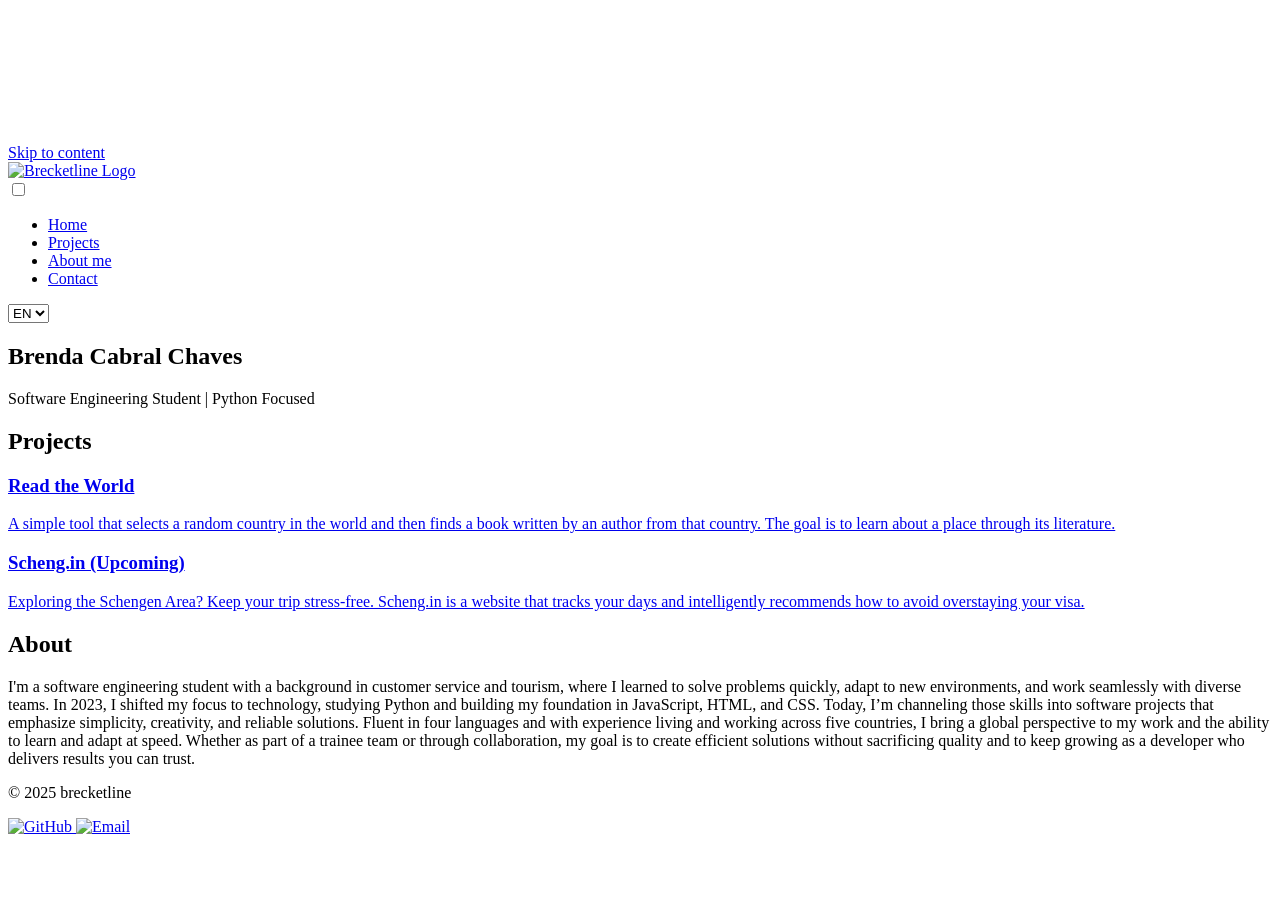
==== index.html @ c9ab26bc "fix: Update GitHub link in footer" ====
<!DOCTYPE html>
<html lang="en">
<head>
<meta charset="utf-8" />
<meta name="viewport" content="width=device-width, initial-scale=1" />
<meta name="description" content="Brenda Cabral Chaves — Software Engineering Student. Portfolio and projects." />
<title>Brenda Cabral Chaves | Portfolio</title>

<link rel="preconnect" href="https://fonts.googleapis.com">
<link rel="preconnect" href="https://fonts.gstatic.com" crossorigin>
<link href="https://fonts.googleapis.com/css2?family=Playfair+Display:ital,wght@0,400..900;1,400..900&family=Tinos:ital,wght@0,400;0,700;1,400;1,700&display=swap" rel="stylesheet">
<link rel="stylesheet" href="style.css" />
<link rel="icon" type="image/png" href="../assets/" />
</head>
<body>
<a class="skip-link" href="#main">Skip to content</a>

<canvas id="network-canvas" aria-hidden="true"></canvas>

<header>
<nav role="navigation" aria-label="Main navigation" class="nav">
<div class="nav-inner">
<div class="logo">
<a href="#home" aria-label="Home">
<img src="../assets/logo_brecketline.webp" alt="Brecketline Logo" loading="lazy" />
</a>
</div>

<input type="checkbox" id="nav-toggle" class="nav-toggle" aria-hidden="true" />
<label for="nav-toggle" class="nav-toggle-btn" aria-label="Toggle navigation">
<span class="hamburger" aria-hidden="true"></span>
</label>

<ul class="nav-links">
<li><a href="#home" data-key="home">Home</a></li>
<li><a href="#projects" data-key="projects">Projects</a></li>
<li><a href="#about" data-key="about">About me</a></li>
<li><a href="mailto:brecketline@gmail.com" data-key="contact">Contact</a></li>
</ul>

<div class="nav-controls">
<select id="language-selector" aria-label="Choose language">
<option value="en">EN</option>
<option value="pt">PT</option>
<option value="es">ES</option>
<option value="fr">FR</option>
</select>
</div>
</div>
</nav>
</header>

<main id="main">
<section class="hero" id="home" aria-labelledby="hero-title">
<h1 id="hero-title" data-key="heroTitle">Brenda Cabral Chaves</h1>
<p class="hero-sub" data-key="heroTagline">Software Engineering Student | Python Focused</p>
</section>

<section id="projects" class="section projects-section" aria-labelledby="projects-heading">
<div class="container">
<h2 id="projects-heading" data-key="projects">Projects</h2>
<div class="projects-grid">

<a href="https://brecketline.me/read-the-world/" class="project-card" target="_blank" rel="noopener noreferrer">
<h3 data-key="projectsTitle">Read the World</h3>
<p data-key="projectsDesc">
A simple tool that selects a random country in the world and then finds a book written by an author from that country. The goal is to learn about a place through its literature.
</p>
</a>

<a href="schengin.html" class="project-card">
<h3 data-key="schenginTitle">Scheng.in (Upcoming)</h3>
<p data-key="schenginDesc">
Exploring the Schengen Area? Keep your trip stress-free. Scheng.in is a website that tracks your days and intelligently recommends how to avoid overstaying your visa.
</p>
</a>
</div>
</div>
</section>

<section class="about section" id="about" aria-labelledby="about-heading">
<div class="container">
<h2 id="about-heading" data-key="aboutTitle">About</h2>
<p data-key="aboutText">
I'm a software engineering student with a background in customer service and tourism, where I learned to solve problems quickly, adapt to new environments, and work seamlessly with diverse teams. In 2023, I shifted my focus to technology, studying Python and building my foundation in JavaScript, HTML, and CSS. Today, I’m channeling those skills into software projects that emphasize simplicity, creativity, and reliable solutions.
Fluent in four languages and with experience living and working across five countries, I bring a global perspective to my work and the ability to learn and adapt at speed. Whether as part of a trainee team or through collaboration, my goal is to create efficient solutions without sacrificing quality and to keep growing as a developer who delivers results you can trust.
</p>
</div>
</section>
</main>

<footer>
<div class="container footer-inner">
<p>&copy; 2025 brecketline</p>
<div class="socials">
<a href="https://github.com/brecketline" target="_blank" rel="noopener noreferrer" aria-label="GitHub">
<img src="https://cdn.jsdelivr.net/gh/devicons/devicon/icons/github/github-original.svg" alt="GitHub" class="icon github-icon" />
</a>
<a href="mailto:brecketline@gmail.com" aria-label="Email">
<img src="https://img.icons8.com/ios-filled/50/ffffff/new-post.png" alt="Email" class="icon" />
</a>
</div>
</div>
</footer>

<script src="script.js"></script>
</body>
</html>
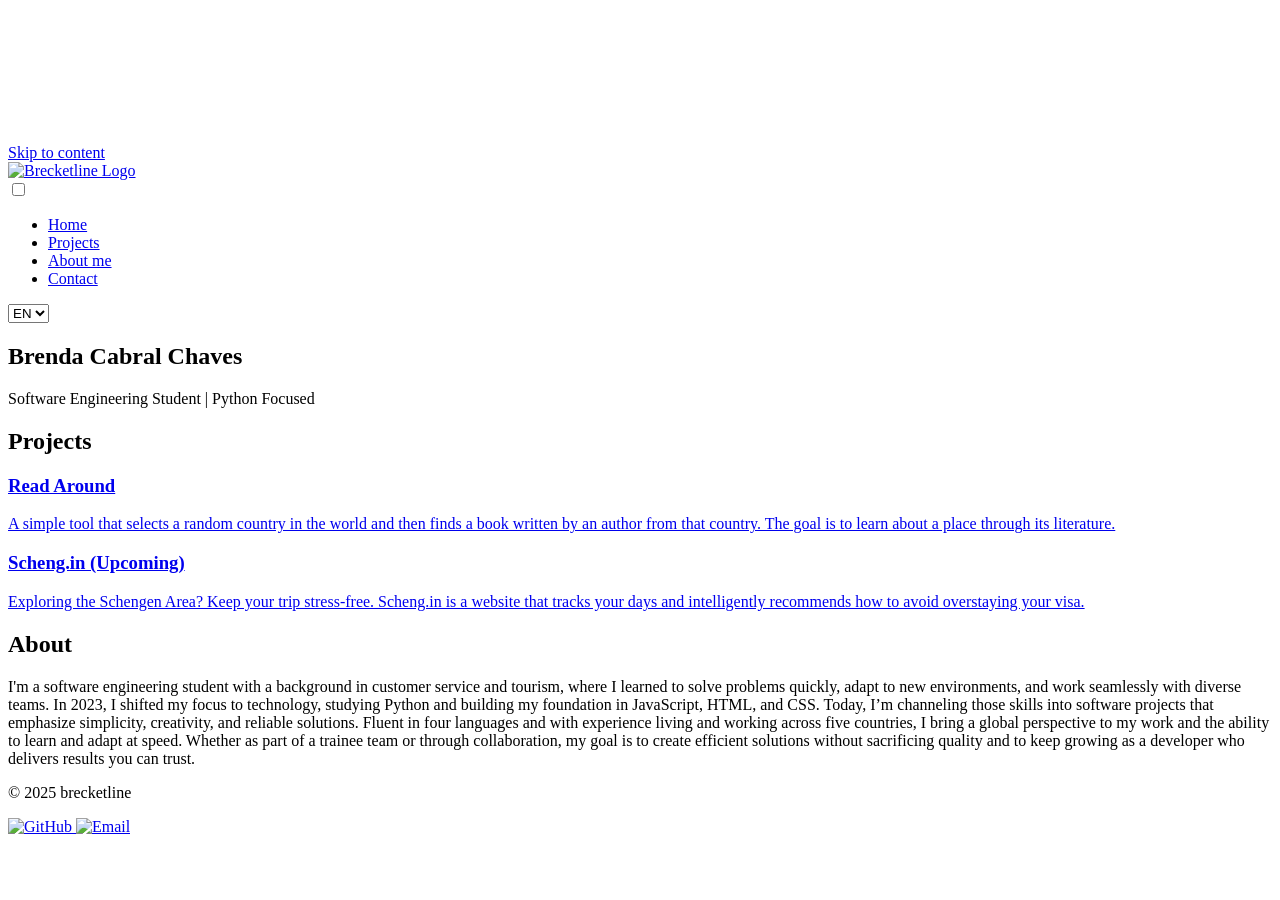
==== commit 88d9aff3: "Update project link and title in index.html Replaced 'Read the World' project link with 'Read Around" ====
--- a/index.html
+++ b/index.html
@@ -61,8 +61,8 @@
 <h2 id="projects-heading" data-key="projects">Projects</h2>
 <div class="projects-grid">
 
-<a href="https://brecketline.me/read-the-world/" class="project-card" target="_blank" rel="noopener noreferrer">
-<h3 data-key="projectsTitle">Read the World</h3>
+<a href="https://brecketline.github.io/read-around/" class="project-card" target="_blank" rel="noopener noreferrer">
+<h3 data-key="projectsTitle">Read Around</h3>
 <p data-key="projectsDesc">
 A simple tool that selects a random country in the world and then finds a book written by an author from that country. The goal is to learn about a place through its literature.
 </p>
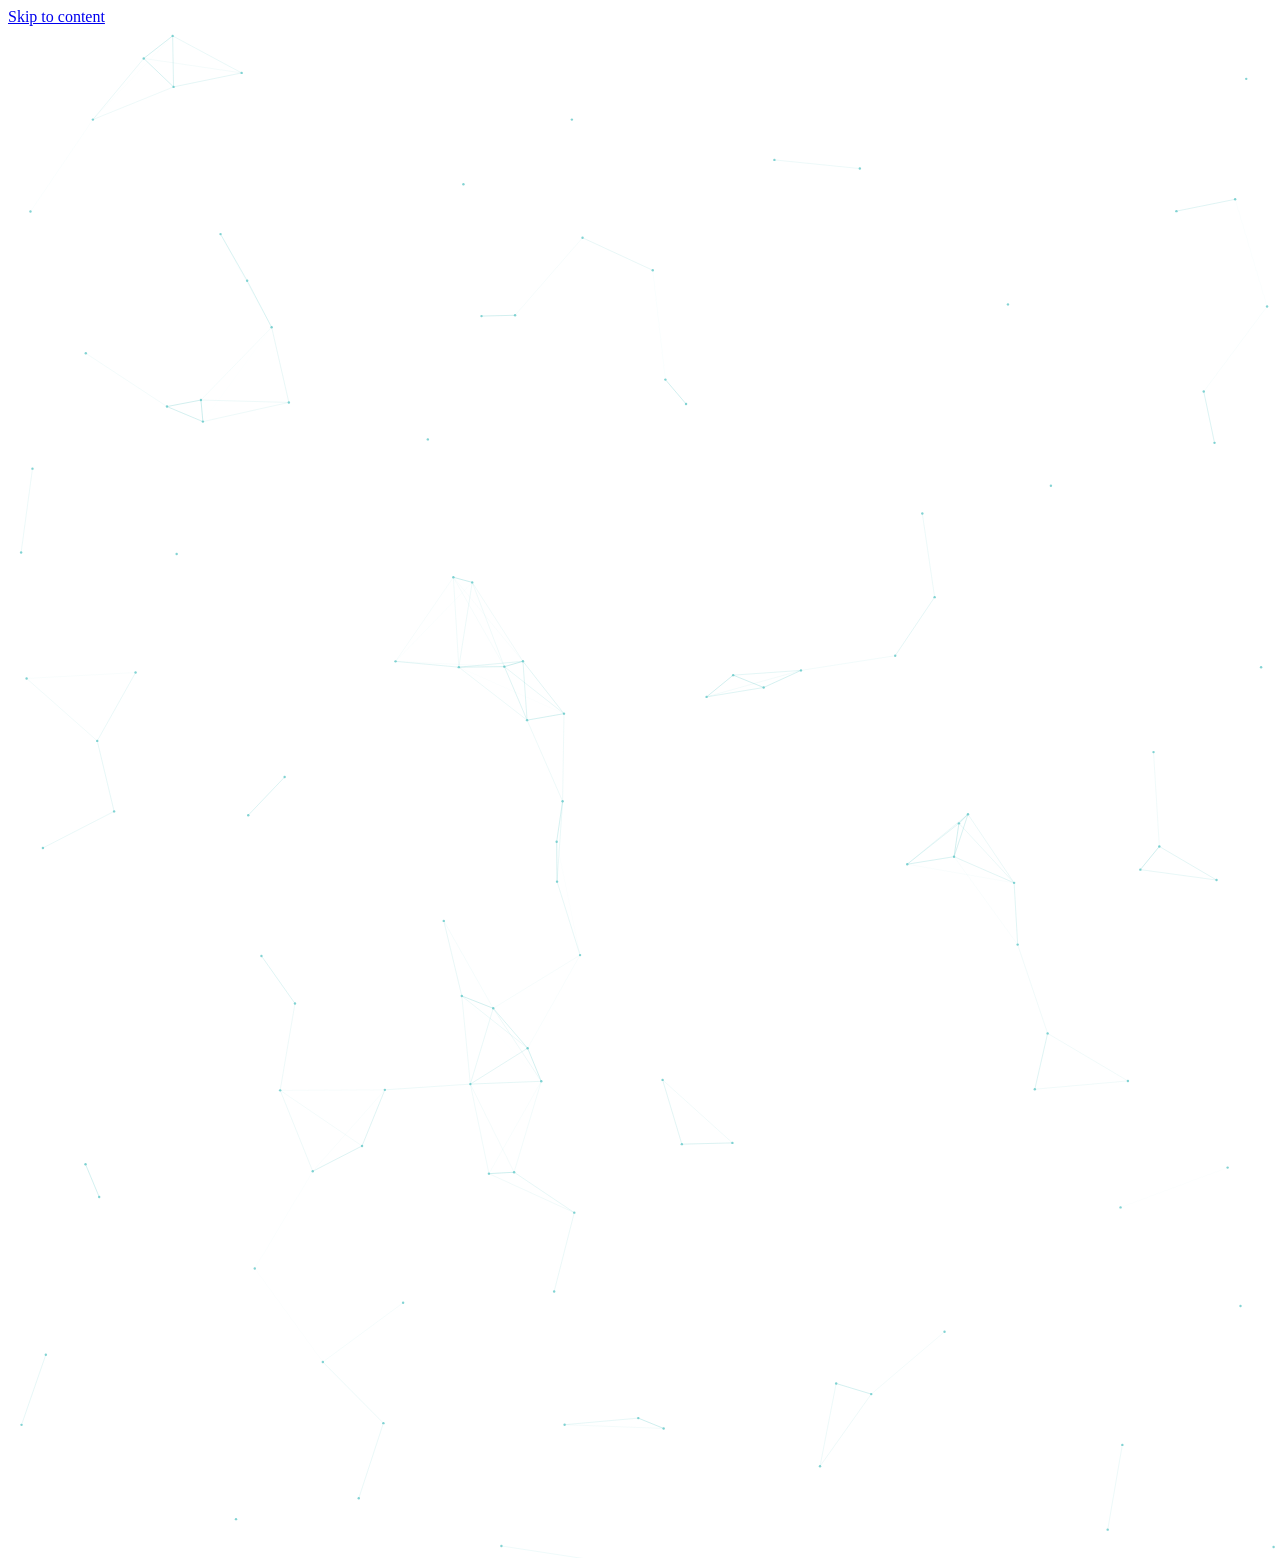
==== commit 577c2a13: "fix: Add link to project" ====
--- a/index.html
+++ b/index.html
@@ -61,8 +61,8 @@
 <h2 id="projects-heading" data-key="projects">Projects</h2>
 <div class="projects-grid">
 
-<a href="https://brecketline.github.io/read-around/" class="project-card" target="_blank" rel="noopener noreferrer">
-<h3 data-key="projectsTitle">Read Around</h3>
+<a href="https://brecketline.me/read-the-world" class="project-card" target="_blank" rel="noopener noreferrer">
+<h3 data-key="projectsTitle">Read the World</h3>
 <p data-key="projectsDesc">
 A simple tool that selects a random country in the world and then finds a book written by an author from that country. The goal is to learn about a place through its literature.
 </p>
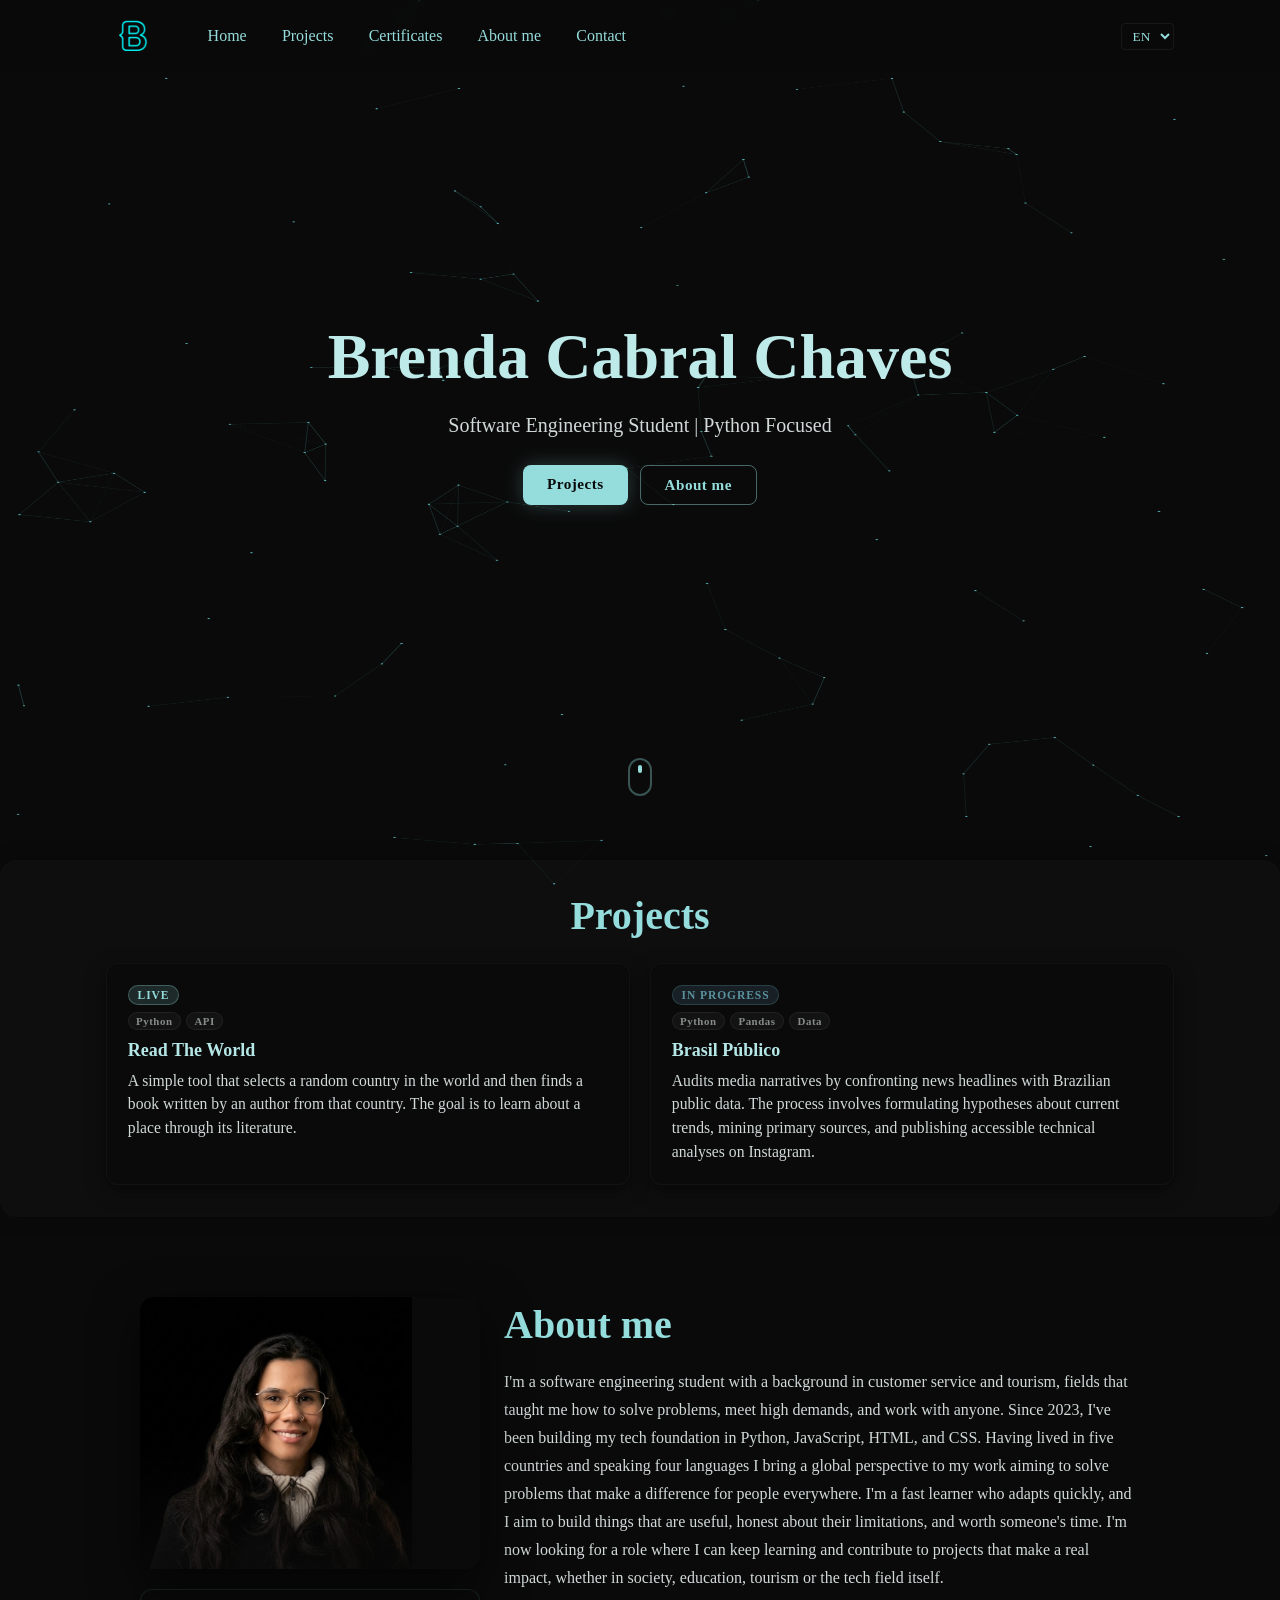
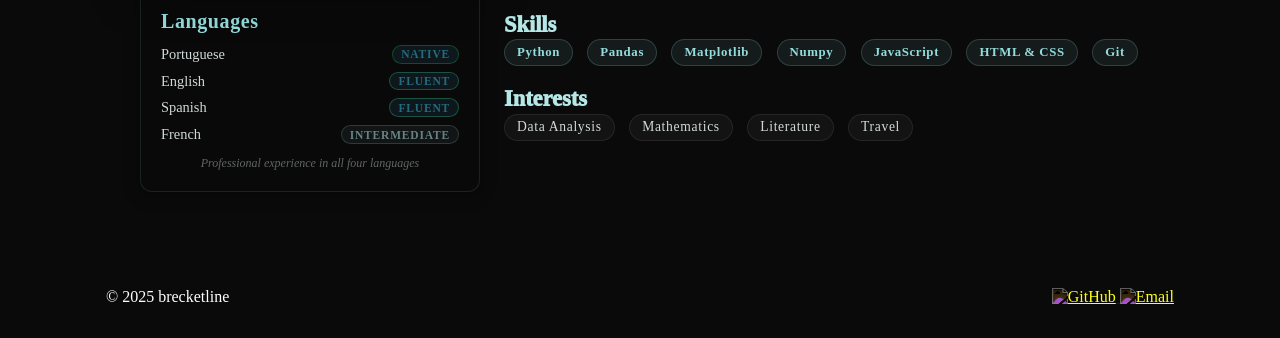
==== commit d9583323: "Add back button to philosophy section and improve navigation flow" ====
--- a/index.html
+++ b/index.html
@@ -10,7 +10,7 @@
 <link rel="preconnect" href="https://fonts.gstatic.com" crossorigin>
 <link href="https://fonts.googleapis.com/css2?family=Playfair+Display:ital,wght@0,400..900;1,400..900&family=Tinos:ital,wght@0,400;0,700;1,400;1,700&display=swap" rel="stylesheet">
 <link rel="stylesheet" href="style.css" />
-<link rel="icon" type="image/png" href="../assets/" />
+<link rel="icon" type="image/png" href="assets/logo_brecketline.webp" />
 </head>
 <body>
 <a class="skip-link" href="#main">Skip to content</a>
@@ -21,88 +21,144 @@
 <nav role="navigation" aria-label="Main navigation" class="nav">
 <div class="nav-inner">
 <div class="logo">
-<a href="#home" aria-label="Home">
-<img src="../assets/logo_brecketline.webp" alt="Brecketline Logo" loading="lazy" />
-</a>
+  <a href="#home" aria-label="Home">
+    <img src="assets/logo_brecketline.webp" alt="Brecketline Logo" loading="lazy" />
+  </a>
 </div>
 
 <input type="checkbox" id="nav-toggle" class="nav-toggle" aria-hidden="true" />
 <label for="nav-toggle" class="nav-toggle-btn" aria-label="Toggle navigation">
-<span class="hamburger" aria-hidden="true"></span>
+  <span class="hamburger" aria-hidden="true"></span>
 </label>
 
 <ul class="nav-links">
-<li><a href="#home" data-key="home">Home</a></li>
-<li><a href="#projects" data-key="projects">Projects</a></li>
-<li><a href="#about" data-key="about">About me</a></li>
-<li><a href="mailto:brecketline@gmail.com" data-key="contact">Contact</a></li>
+  <li><a href="#home" data-key="home">Home</a></li>
+  <li><a href="#projects" data-key="projects">Projects</a></li>
+  <li><a href="#certificates" data-key="certificates">Certificates</a></li>
+  <li><a href="#about" data-key="about">About me</a></li>
+  <li><a href="mailto:brecketline@gmail.com" data-key="contact">Contact</a></li>
 </ul>
 
 <div class="nav-controls">
-<select id="language-selector" aria-label="Choose language">
-<option value="en">EN</option>
-<option value="pt">PT</option>
-<option value="es">ES</option>
-<option value="fr">FR</option>
-</select>
+  <select id="language-selector" aria-label="Choose language">
+    <option value="en">EN</option>
+    <option value="pt">PT</option>
+    <option value="es">ES</option>
+    <option value="fr">FR</option>
+  </select>
 </div>
 </div>
 </nav>
 </header>
 
 <main id="main">
+
 <section class="hero" id="home" aria-labelledby="hero-title">
-<h1 id="hero-title" data-key="heroTitle">Brenda Cabral Chaves</h1>
-<p class="hero-sub" data-key="heroTagline">Software Engineering Student | Python Focused</p>
+  <div class="hero-content">
+    <h1 id="hero-title" data-key="heroTitle">Brenda Cabral Chaves</h1>
+    <p class="hero-sub" data-key="heroTagline">Software Engineering Student | Python Focused</p>
+   
+    <div class="hero-cta">
+      <a href="#projects" class="btn-primary" data-key="projects">Projects</a>
+      <a href="#about" class="btn-ghost" data-key="about">About me</a>
+    </div>
+  </div>
+  <div class="hero-scroll-hint" aria-hidden="true"><span></span></div>
 </section>
 
 <section id="projects" class="section projects-section" aria-labelledby="projects-heading">
-<div class="container">
-<h2 id="projects-heading" data-key="projects">Projects</h2>
-<div class="projects-grid">
+  <div class="container">
+    <h2 id="projects-heading" class="section-title" data-key="projects">Projects</h2>
+    <div class="projects-grid">
 
-<a href="https://brecketline.me/read-the-world" class="project-card" target="_blank" rel="noopener noreferrer">
-<h3 data-key="projectsTitle">Read the World</h3>
-<p data-key="projectsDesc">
-A simple tool that selects a random country in the world and then finds a book written by an author from that country. The goal is to learn about a place through its literature.
-</p>
-</a>
+      <a href="https://brecketline.me/read-the-world" class="project-card" target="_blank" rel="noopener noreferrer">
+        <div class="card-tag">Live</div>
+        <div class="card-tech"><span>Python</span><span>API</span></div>
+        <h3 data-key="projectsTitle">Read The World</h3>
+        <p data-key="projectsDesc">A simple tool that selects a random country in the world and then finds a book written by an author from that country. The goal is to learn about a place through its literature.</p>
+        <span class="card-arrow" aria-hidden="true">→</span>
+      </a>
 
-<a href="schengin.html" class="project-card">
-<h3 data-key="schenginTitle">Scheng.in (Upcoming)</h3>
-<p data-key="schenginDesc">
-Exploring the Schengen Area? Keep your trip stress-free. Scheng.in is a website that tracks your days and intelligently recommends how to avoid overstaying your visa.
-</p>
-</a>
-</div>
-</div>
+      <a href="https://github.com/brecketline/brasil_publico" class="project-card" target="_blank" rel="noopener noreferrer">
+        <div class="card-tag card-tag--wip" data-key="tagWip">In Progress</div>
+        <div class="card-tech"><span>Python</span><span>Pandas</span><span>Data</span></div>
+        <h3 data-key="brasilPublicoTitle">Brasil Público</h3>
+        <p data-key="brasilPublicoDesc">An independent project to apply what I learn about Python data libraries. Explores public Brazilian datasets to extract insights and practice data analysis techniques.</p>
+        <span class="card-arrow" aria-hidden="true">→</span>
+      </a>
+
+    </div>
+  </div>
 </section>
 
+
+
 <section class="about section" id="about" aria-labelledby="about-heading">
-<div class="container">
-<h2 id="about-heading" data-key="aboutTitle">About</h2>
-<p data-key="aboutText">
-I'm a software engineering student with a background in customer service and tourism, where I learned to solve problems quickly, adapt to new environments, and work seamlessly with diverse teams. In 2023, I shifted my focus to technology, studying Python and building my foundation in JavaScript, HTML, and CSS. Today, I’m channeling those skills into software projects that emphasize simplicity, creativity, and reliable solutions.
-Fluent in four languages and with experience living and working across five countries, I bring a global perspective to my work and the ability to learn and adapt at speed. Whether as part of a trainee team or through collaboration, my goal is to create efficient solutions without sacrificing quality and to keep growing as a developer who delivers results you can trust.
-</p>
-</div>
+  <div class="container">
+    <div class="about-inner">
+      <div class="about-image-wrap">
+        <div class="about-image-frame">
+          <img src="assets/brenda-profile.jpg" alt="Brenda Cabral Chaves" class="about-photo" loading="lazy" />
+        </div>
+        <div class="languages-card">
+          <h4 data-key="langCardTitle">Languages</h4>
+          <ul class="lang-list">
+            <li><span class="lang-name" data-key="langPT">Portuguese</span><span class="lang-level lang-native" data-key="langPTLevel">Native</span></li>
+            <li><span class="lang-name" data-key="langEN">English</span><span class="lang-level lang-fluent" data-key="langENLevel">Fluent</span></li>
+            <li><span class="lang-name" data-key="langES">Spanish</span><span class="lang-level lang-fluent" data-key="langESLevel">Fluent</span></li>
+            <li><span class="lang-name" data-key="langFR">French</span><span class="lang-level lang-intermediate" data-key="langFRLevel">Intermediate</span></li>
+          </ul>
+          <p class="lang-note" data-key="langNote">Professional experience in all four languages</p>
+        </div>
+      </div>
+      <div class="about-text">
+        <h2 id="about-heading" data-key="aboutTitle">About</h2>
+        <p data-key="aboutText">I'm a software engineering student with a background in customer service and tourism, where I learned to solve problems quickly, adapt to new environments, and work seamlessly with diverse teams. In 2023, I shifted my focus to technology, studying Python and building my foundation in JavaScript, HTML, and CSS. Today, I'm channeling those skills into software projects that emphasize simplicity, creativity, and reliable solutions. Fluent in four languages and with experience living and working across five countries, I bring a global perspective to my work and the ability to learn and adapt at speed. Whether as part of a trainee team or through collaboration, my goal is to create efficient solutions without sacrificing quality and to keep growing as a developer who delivers results you can trust.</p>
+
+        <div class="about-subsection">
+          <h3 class="about-sub-heading" data-key="skillsTitle">Skills</h3>
+          <div class="about-tags">
+            <span>Python</span>
+            <span>Pandas</span>
+            <span>Matplotlib</span>
+            <span>Numpy</span>
+            <span>JavaScript</span>
+            <span>HTML &amp; CSS</span>
+            <span>Git</span>
+          </div>
+        </div>
+
+        <div class="about-subsection">
+          <h3 class="about-sub-heading" data-key="interestsTitle">Interests</h3>
+          <div class="about-tags about-tags--interests">
+            <span data-key="interestData">Data Analysis</span>
+            <span data-key="interestMath">Mathematics</span>
+            <span data-key="interestLit">Literature</span>
+            <span data-key="interestTravel">Travel</span>
+          </div>
+        </div>
+      </div>
+    </div>
+  </div>
 </section>
+
 </main>
 
 <footer>
 <div class="container footer-inner">
-<p>&copy; 2025 brecketline</p>
-<div class="socials">
-<a href="https://github.com/brecketline" target="_blank" rel="noopener noreferrer" aria-label="GitHub">
-<img src="https://cdn.jsdelivr.net/gh/devicons/devicon/icons/github/github-original.svg" alt="GitHub" class="icon github-icon" />
-</a>
-<a href="mailto:brecketline@gmail.com" aria-label="Email">
-<img src="https://img.icons8.com/ios-filled/50/ffffff/new-post.png" alt="Email" class="icon" />
-</a>
-</div>
+  <p>&copy; 2025 brecketline</p>
+  <div class="socials">
+    <a href="https://github.com/brecketline" target="_blank" rel="noopener noreferrer" aria-label="GitHub">
+      <img src="https://cdn.jsdelivr.net/gh/devicons/devicon/icons/github/github-original.svg" alt="GitHub" class="icon github-icon" />
+    </a>
+    <a href="mailto:brecketline@gmail.com" aria-label="Email">
+      <img src="https://img.icons8.com/ios-filled/50/ffffff/new-post.png" alt="Email" class="icon" />
+    </a>
+  </div>
 </div>
 </footer>
 
 <script src="script.js"></script>
 </body>
 </html>
+
--- a/style.css
+++ b/style.css
@@ -0,0 +1,596 @@
+:root{
+  --bg: #0a0a0a;
+  --text: #ffffff;
+  --accent: rgb(149,220,220);
+  --muted: rgba(231,239,239,0.9);
+
+  --header-height: 72px;
+  --container: 1100px;
+  --space-1: .5rem;
+  --space-2: 1rem;
+  --space-3: 1.5rem;
+  --radius: 12px;
+
+  --card-bg: rgba(10,10,10,0.75);
+
+  --h1: clamp(2.25rem, 4vw + 1rem, 4rem);
+  --h2: clamp(1.5rem, 2.5vw + .5rem, 2.5rem);
+  --lead: 1.05rem;
+  --max-content-width: 1100px;
+}
+
+html[data-theme="light"]{
+  --bg: #fdfdfd;
+  --text: #111111;
+  --accent: #007f7f;
+  --muted: #222222;
+  --card-bg: rgba(255,255,255,0.92);
+}
+
+*{box-sizing:border-box;margin:0;padding:0}
+html{
+  scroll-behavior: smooth;
+  scroll-padding-top: calc(var(--header-height) + 1rem);
+  font-size: 16px;
+}
+body{
+  font-family: "Tinos", "Segoe UI", system-ui, -apple-system, "Helvetica Neue", Arial, serif;
+  background: var(--bg);
+  color: var(--text);
+  min-height: 100vh;
+  overflow-x: hidden;
+  transition: background .25s ease, color .25s ease;
+  -webkit-font-smoothing:antialiased;
+  -moz-osx-font-smoothing:grayscale;
+}
+
+.skip-link{
+  position: absolute;
+  left: -9999px;
+  top: auto;
+  width: 1px;
+  height: 1px;
+  overflow:hidden;
+}
+.skip-link:focus{
+  left: 1rem;
+  top: 1rem;
+  width: auto;
+  height: auto;
+  padding: .5rem .75rem;
+  background: var(--accent);
+  color: #000;
+  z-index: 1000;
+  border-radius: 6px;
+}
+
+#network-canvas{
+  position: fixed;
+  inset: 0;
+  width: 100vw;
+  height: 100vh;
+  z-index: -1;
+  pointer-events: none;
+}
+
+header{
+  position: fixed;
+  inset: 0 0 auto 0;
+  height: var(--header-height);
+  display:flex;
+  align-items:center;
+  width:100%;
+  z-index: 60;
+  background: rgba(10,10,10,0.65);
+  backdrop-filter: blur(6px);
+}
+.nav{ width:100%; }
+.nav-inner{
+  max-width: var(--container);
+  margin: 0 auto;
+  width: 100%;
+  display:flex;
+  align-items:center;
+  gap: 1rem;
+  padding: 0 1rem;
+}
+.logo img{ height: 56px; width: auto; display:block; }
+
+.nav-toggle{ display:none; }
+.nav-toggle-btn{
+  display:none;
+  background:none;
+  border:0;
+  padding:.5rem;
+  margin-left:auto;
+}
+.nav-toggle-btn .hamburger{ display:block; width:22px; height:2px; background:var(--text); position:relative; }
+.nav-toggle-btn .hamburger::before,
+.nav-toggle-btn .hamburger::after { content:""; position:absolute; left:0; width:22px; height:2px; background:var(--text); }
+.nav-toggle-btn .hamburger::before { top:-7px; }
+.nav-toggle-btn .hamburger::after { top:7px; }
+
+.nav-links{
+  list-style:none;
+  display:flex;
+  gap:1.5rem;
+  margin-left: 1.5rem;
+  align-items:center;
+  flex-wrap:nowrap;
+}
+.nav-links a{
+  color: var(--accent);
+  text-decoration:none;
+  font-weight:500;
+  transition: color .18s ease, transform .18s ease;
+  white-space:nowrap;
+  padding: .25rem .35rem;
+  border-radius: 6px;
+}
+.nav-links a:hover{ color: color-mix(in srgb, var(--accent) 85%, #fff 15%); transform: translateY(-2px); }
+.nav-links a:active{ transform:none; }
+
+.nav-controls { margin-left: auto; display:flex; gap:.5rem; align-items:center; }
+#language-selector{
+  background: transparent;
+  color: var(--accent);
+  border: 1px solid rgba(255,255,255,0.06);
+  padding: .25rem .4rem;
+  border-radius: 4px;
+  font-family: inherit;
+}
+
+.hero{
+  min-height: calc(100vh - var(--header-height));
+  display:flex;
+  flex-direction:column;
+  justify-content:center;
+  align-items:center;
+  text-align:center;
+  padding: calc(var(--space-3) * 1.25) 1rem;
+  position: relative;
+}
+.hero-content{ display:flex; flex-direction:column; align-items:center; gap: 1.25rem; }
+.hero h1{
+  font-family: "Playfair Display", serif;
+  font-size: var(--h1);
+  color: color-mix(in srgb, var(--accent) 60%, #fff 40%);
+  font-weight:600;
+  line-height:1.05;
+}
+.hero-sub{ margin-top:.25rem; font-size: clamp(1rem, 1.6vw, 1.25rem); color: var(--muted); }
+
+.hero-badges{
+  display: flex;
+  gap: .5rem;
+  flex-wrap: wrap;
+  justify-content: center;
+}
+.badge{
+  font-size: .75rem;
+  font-weight: 600;
+  letter-spacing: .07em;
+  text-transform: uppercase;
+  padding: .25rem .65rem;
+  border-radius: 20px;
+  background: rgba(149,220,220,0.1);
+  color: var(--accent);
+  border: 1px solid rgba(149,220,220,0.25);
+}
+
+.hero-cta{
+  display: flex;
+  gap: .75rem;
+  flex-wrap: wrap;
+  justify-content: center;
+  margin-top: .5rem;
+}
+.btn-primary, .btn-ghost{
+  padding: .65rem 1.5rem;
+  border-radius: 8px;
+  font-family: inherit;
+  font-size: .95rem;
+  font-weight: 600;
+  text-decoration: none;
+  transition: transform .2s ease, box-shadow .2s ease, background .2s ease;
+  letter-spacing: .03em;
+}
+.btn-primary{
+  background: var(--accent);
+  color: #0a0a0a;
+  box-shadow: 0 0 20px rgba(149,220,220,0.25);
+}
+.btn-primary:hover{
+  transform: translateY(-3px);
+  box-shadow: 0 6px 28px rgba(149,220,220,0.4);
+  background: color-mix(in srgb, var(--accent) 85%, #fff 15%);
+}
+.btn-ghost{
+  background: transparent;
+  color: var(--accent);
+  border: 1.5px solid rgba(149,220,220,0.45);
+}
+.btn-ghost:hover{
+  transform: translateY(-3px);
+  background: rgba(149,220,220,0.07);
+  border-color: var(--accent);
+}
+
+.hero-scroll-hint{
+  position: absolute;
+  bottom: 2rem;
+  left: 50%;
+  transform: translateX(-50%);
+}
+.hero-scroll-hint span{
+  display: block;
+  width: 24px;
+  height: 38px;
+  border: 2px solid rgba(149,220,220,0.35);
+  border-radius: 12px;
+  position: relative;
+}
+.hero-scroll-hint span::after{
+  content: "";
+  position: absolute;
+  top: 5px;
+  left: 50%;
+  transform: translateX(-50%);
+  width: 4px;
+  height: 8px;
+  background: var(--accent);
+  border-radius: 2px;
+  animation: scrollDot 1.8s ease-in-out infinite;
+}
+@keyframes scrollDot{
+  0%,100%{ opacity:1; top: 5px; }
+  60%{ opacity:0; top: 18px; }
+}
+
+.container{ max-width: var(--max-content-width); margin: 0 auto; padding: 0 1rem; }
+.section{ padding: calc(var(--space-3) * 0.9) 0; }
+.section-title{
+  font-family: "Playfair Display", serif;
+  font-size: var(--h2);
+  margin-bottom: 1.5rem;
+  color: var(--accent);
+  text-align:center;
+}
+.section-sub{
+  text-align: center;
+  color: rgba(231,239,239,0.5);
+  font-size: .95rem;
+  margin-top: -.75rem;
+  margin-bottom: 1.5rem;
+  font-style: italic;
+}
+
+#projects{
+  background: rgba(255,255,255,0.02);
+  border-radius: calc(var(--radius) + 4px);
+  margin: 2rem auto;
+  padding: 2rem 0;
+  box-shadow: 0 0 20px rgba(0,0,0,0.25);
+}
+.projects-grid{
+  display:grid;
+  grid-template-columns: repeat(auto-fit, minmax(260px, 1fr));
+  gap: 1.25rem;
+  max-width: var(--max-content-width);
+  margin: 1rem auto 0;
+}
+.project-card{
+  display:block;
+  background: var(--card-bg);
+  padding: calc(var(--space-2) * 1.3);
+  border-radius: var(--radius);
+  box-shadow: 0 6px 18px rgba(0,0,0,0.5);
+  transition: transform .25s ease, box-shadow .25s ease, background .25s;
+  text-decoration:none;
+  color: inherit;
+  border: 1px solid rgba(255,255,255,0.03);
+  position: relative;
+}
+.project-card:hover,
+.project-card:focus{
+  transform: translateY(-6px);
+  box-shadow: 0 12px 40px rgba(0,0,0,0.6);
+  background: color-mix(in srgb, var(--card-bg) 85%, rgba(0,0,0,0.2) 15%);
+}
+.project-card h3{ font-size: 1.125rem; margin-bottom:.5rem; color: color-mix(in srgb, var(--accent) 70%, #fff 30%); font-weight:600; }
+.project-card p{ font-size: .98rem; color: var(--muted); line-height:1.5; padding-right: 1rem; }
+
+.card-tag{
+  display: inline-block;
+  font-size: .72rem;
+  font-weight: 700;
+  letter-spacing: .08em;
+  text-transform: uppercase;
+  padding: .2rem .55rem;
+  border-radius: 20px;
+  margin-bottom: .4rem;
+  background: rgba(149,220,220,0.15);
+  color: var(--accent);
+  border: 1px solid rgba(149,220,220,0.3);
+}
+.card-tag--upcoming{
+  background: rgba(255,255,255,0.05);
+  color: rgba(231,239,239,0.6);
+  border-color: rgba(255,255,255,0.1);
+}
+.card-tag--wip{
+  background: rgba(127, 189, 230, 0.12);
+  color: rgba(98, 157, 171, 0.9);
+  border-color: rgba(84, 147, 157, 0.3);
+}
+.card-tech{
+  display: flex;
+  gap: .35rem;
+  flex-wrap: wrap;
+  margin-bottom: .6rem;
+}
+.card-tech span{
+  font-size: .68rem;
+  font-weight: 600;
+  letter-spacing: .05em;
+  padding: .15rem .45rem;
+  border-radius: 10px;
+  background: rgba(255,255,255,0.04);
+  color: rgba(231,239,239,0.55);
+  border: 1px solid rgba(255,255,255,0.06);
+}
+.card-arrow{
+  position: absolute;
+  bottom: 1rem;
+  right: 1rem;
+  font-size: 1.1rem;
+  color: var(--accent);
+  opacity: 0;
+  transform: translateX(-4px);
+  transition: opacity .2s ease, transform .2s ease;
+}
+.project-card:hover .card-arrow,
+.project-card:focus .card-arrow{ opacity: 1; transform: translateX(0); }
+
+.certificates-section{
+  padding: 3rem 0;
+}
+.certificates-grid{
+  display: grid;
+  grid-template-columns: repeat(auto-fill, minmax(240px, 1fr));
+  gap: 1.25rem;
+  margin-top: .5rem;
+}
+.certificate-placeholder{
+  display: flex;
+  flex-direction: column;
+  align-items: center;
+  justify-content: center;
+  gap: .75rem;
+  padding: 2.5rem 1.5rem;
+  border-radius: var(--radius);
+  border: 1.5px dashed rgba(149,220,220,0.2);
+  color: rgba(231,239,239,0.35);
+  text-align: center;
+  font-size: .9rem;
+  font-style: italic;
+  grid-column: 1 / -1;
+}
+.cert-icon{
+  color: rgba(149,220,220,0.25);
+}
+.certificate-card{
+  background: var(--card-bg);
+  padding: 1.5rem;
+  border-radius: var(--radius);
+  border: 1px solid rgba(149,220,220,0.12);
+  box-shadow: 0 4px 16px rgba(0,0,0,0.4);
+  transition: transform .25s ease, box-shadow .25s ease;
+}
+.certificate-card:hover{
+  transform: translateY(-4px);
+  box-shadow: 0 8px 30px rgba(0,0,0,0.5);
+}
+.cert-name{ font-weight: 700; color: color-mix(in srgb, var(--accent) 70%, #fff 30%); margin-bottom: .3rem; }
+.cert-issuer{ font-size: .85rem; color: var(--muted); }
+.cert-date{ font-size: .8rem; color: rgba(231,239,239,0.45); margin-top: .4rem; }
+
+.about.section{
+  padding: 3rem 0 4rem;
+}
+.about-inner{
+  display: grid;
+  grid-template-columns: 340px 1fr;
+  gap: 1.5rem;
+  align-items: start;
+  max-width: 1000px;
+  margin: 0 auto;
+}
+
+.about-image-wrap{ position: relative; display: flex; flex-direction: column; gap: 1.25rem; }
+.about-image-frame{
+  position: relative;
+  border-radius: calc(var(--radius) + 2px);
+  overflow: hidden;
+  box-shadow: 0 16px 48px rgba(0,0,0,0.6);
+}
+.about-image-frame::before{
+  content: "";
+  position: absolute;
+  inset: 0;
+  border-radius: inherit;
+  background: linear-gradient(180deg, transparent 55%, rgba(10,10,10,0.7) 100%);
+  z-index: 1;
+  pointer-events: none;
+}
+.about-photo{
+  display: block;
+  width: 80%;
+  height: auto;
+  aspect-ratio: 1/1;
+  object-fit: cover;
+  object-position: center top;
+  transition: transform .5s ease;
+}
+.about-image-frame:hover .about-photo{ transform: scale(1.03); }
+
+.languages-card{
+  background: var(--card-bg);
+  border: 0.5px solid rgba(149,220,220,0.12);
+  border-radius: var(--radius);
+  padding: 1.25rem;
+  box-shadow: 0 4px 16px rgba(0,0,0,0.35);
+}
+.languages-card h4{
+  font-family: "Playfair Display", serif;
+  font-size: 1.25rem;
+  color: var(--accent);
+  margin-bottom: .75rem;
+  letter-spacing: .03em;
+}
+.lang-list{
+  list-style: none;
+  display: flex;
+  flex-direction: column;
+  gap: .5rem;
+}
+.lang-list li{
+  display: flex;
+  align-items: center;
+  justify-content: space-between;
+  gap: .1rem;
+}
+.lang-name{
+  font-size: .9rem;
+  color: var(--muted);
+}
+.lang-level{
+  font-size: .72rem;
+  font-weight: 700;
+  letter-spacing: .07em;
+  text-transform: uppercase;
+  padding: .15rem .5rem;
+  border-radius: 20px;
+}
+.lang-native{
+  background: rgba(49, 125, 163, 0.12);
+  color: rgba(38, 118, 138, 0.9);
+  border: 1px solid rgba(20, 197, 85, 0.3);
+}
+.lang-fluent{
+  background: rgba(49, 125, 163, 0.12);
+  color: rgba(38, 118, 138, 0.9);
+  border: 1px solid rgba(56, 224, 157, 0.3);
+}
+.lang-intermediate{
+  background: rgba(93, 124, 135, 0.1);
+  color: rgba(121, 151, 152, 0.85);
+  border: 1px solid rgba(148, 207, 211, 0.2);
+}
+.lang-note{
+  margin-top: .75rem;
+  font-size: .75rem;
+  color: rgba(231,239,239,0.4);
+  font-style: italic;
+  text-align: center;
+}
+
+.about-text{
+  display: flex;
+  flex-direction: column;
+  gap: 1.25rem;
+  padding-top: .25rem;
+}
+.about-text h2{
+  font-family: "Playfair Display", serif;
+  font-size: var(--h2);
+  color: var(--accent);
+}
+.about-text p{
+  font-size: 1rem;
+  color: var(--muted);
+  line-height: 1.75;
+}
+.about-subsection{
+  display: flex;
+  flex-direction: column;
+  gap: .10rem;
+}
+.about-sub-heading{
+  font-family: "Playfair Display", serif;
+  font-size: 1.4rem;
+  color: color-mix(in srgb, var(--accent) 70%, #fff 30%);
+  font-weight: 1000;
+}
+.about-tags{
+  display: flex;
+  flex-wrap: wrap;
+  gap: .9rem;
+}
+.about-tags span{
+  font-size: .8rem;
+  font-weight: 600;
+  letter-spacing: .05em;
+  padding: .3rem .75rem;
+  border-radius: 20px;
+  background: rgba(149,220,220,0.08);
+  color: var(--accent);
+  border: 1px solid rgba(149,220,220,0.2);
+}
+.about-tags--interests span{
+  background: rgba(255,255,255,0.04);
+  color: var(--muted);
+  border-color: rgba(255,255,255,0.08);
+  font-weight: 400;
+  font-size: .85rem;
+}
+
+footer{ padding: 2rem 1rem; background: var(--bg); display:flex; justify-content:center; gap:1rem; align-items:center; }
+.footer-inner{ max-width: var(--container); margin: 0 auto; display:flex; align-items:center; justify-content:space-between; gap:1rem; width:100%; }
+footer .icon{ width:25px; height:25px; filter: invert(100%); transition: transform .2s ease; }
+footer .github-icon{ width:32px; height:32px; }
+footer .icon:hover{ transform:scale(1.15); }
+
+a:focus-visible, button:focus-visible, input:focus-visible, select:focus-visible {
+  outline: none;
+  box-shadow: 0 0 0 3px color-mix(in srgb, var(--accent) 30%, transparent);
+  border-radius: 6px;
+}
+
+@media (max-width: 880px){
+  .nav-toggle-btn { display:inline-flex; margin-left:auto; }
+  .nav-links{ display:none; position: fixed; inset: var(--header-height) 1rem auto 1rem; background: linear-gradient(180deg, rgba(0,0,0,0.9), rgba(0,0,0,0.95)); flex-direction: column; gap: 1rem; padding: 1.25rem; border-radius: 10px; z-index: 80; }
+  .nav-toggle:checked + .nav-toggle-btn + .nav-links { display:flex; }
+  .nav-links a { padding: .75rem 1rem; display:block; }
+  .nav-controls{ display:none; }
+  .hero h1{ font-size: clamp(1.8rem, 6vw, 2.4rem); }
+}
+
+@media (max-width: 720px){
+  .about-inner{
+    grid-template-columns: 1fr;
+    gap: 2rem;
+  }
+  .about-image-wrap{
+    max-width: 320px;
+    margin: 0 auto;
+    width: 100%;
+  }
+  .about-photo{
+    aspect-ratio: 2/2;
+    object-position: center 20%;
+  }
+  .about-text h2{ font-size: 1.5rem; }
+}
+
+@media (max-width: 480px){
+  .hero-cta{ flex-direction: column; align-items: center; }
+  .btn-primary, .btn-ghost{ width: 200px; text-align: center; }
+  .about-image-wrap{ max-width: 100%; }
+}
+
+@media (prefers-reduced-motion: reduce){
+  * { animation-duration: 0.001ms !important; animation-iteration-count: 1 !important; transition-duration: 0.001ms !important; scroll-behavior: auto !important; }
+}
+
+
